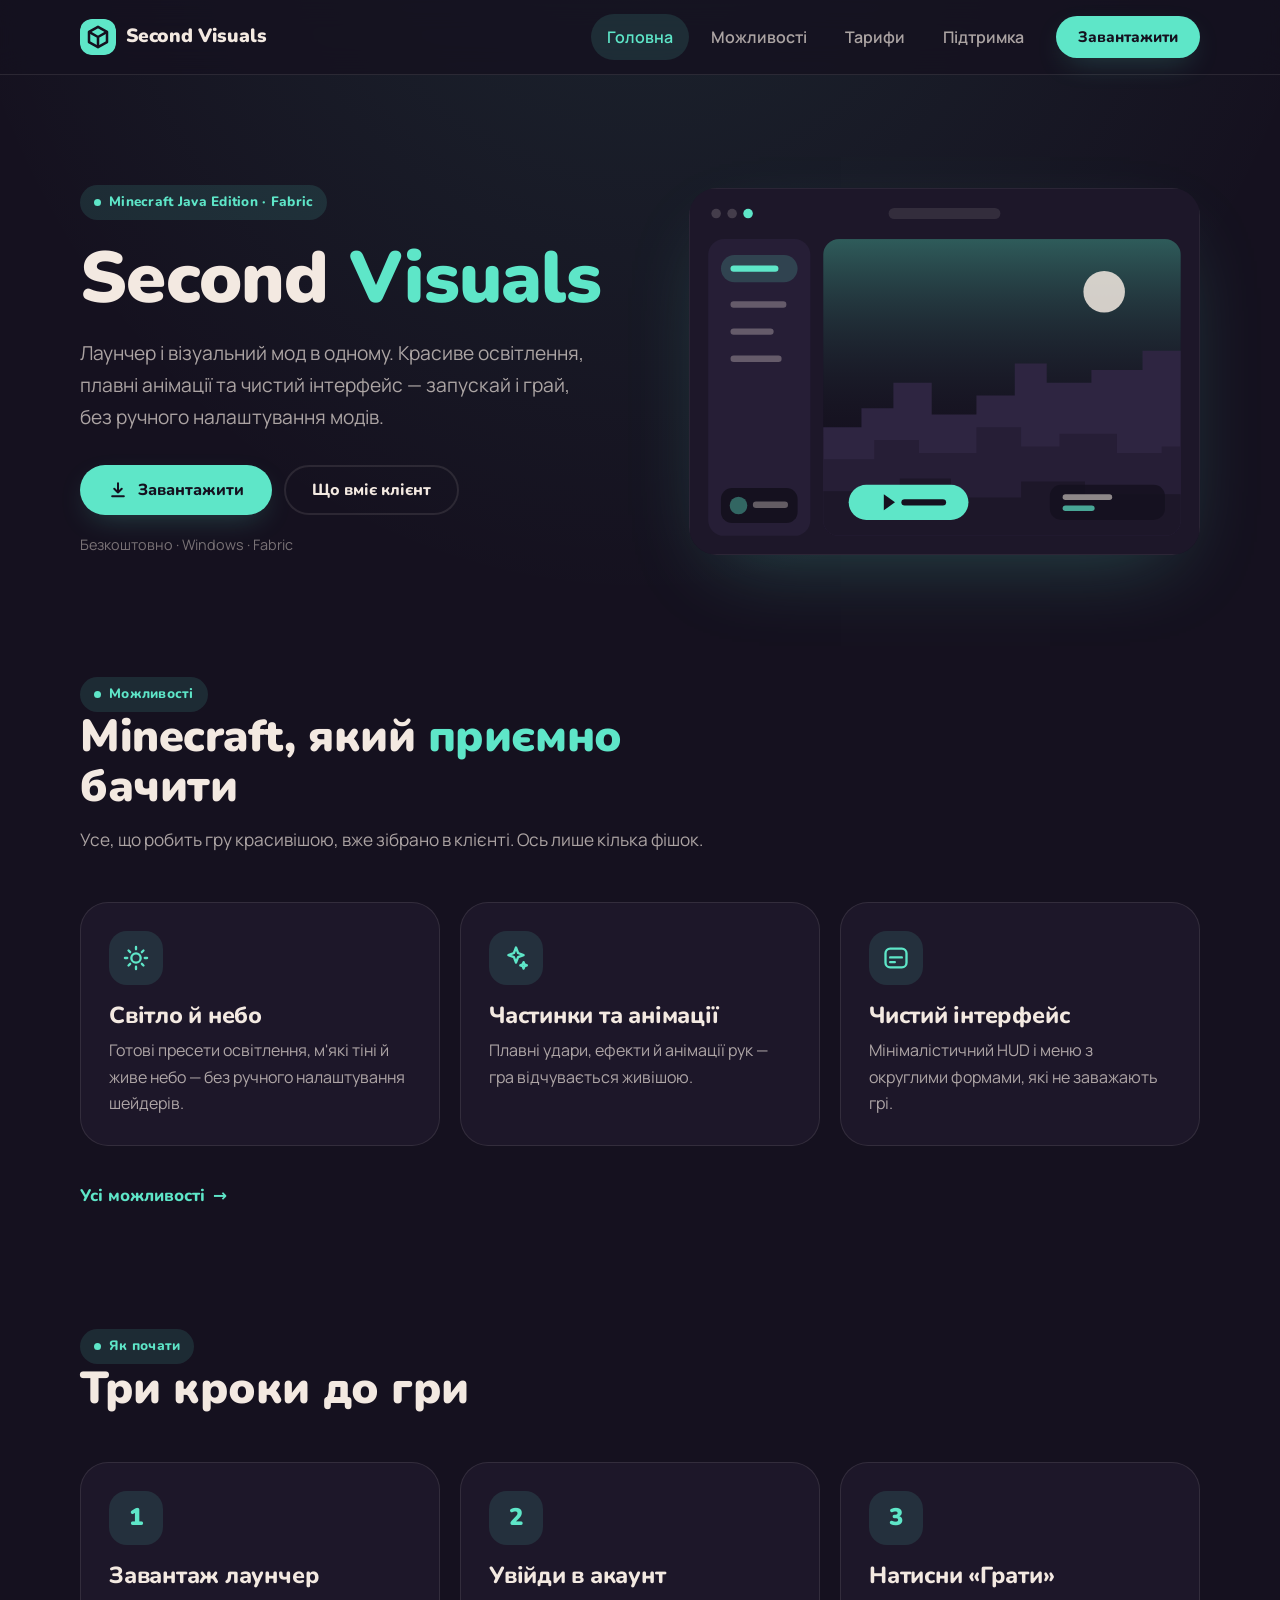
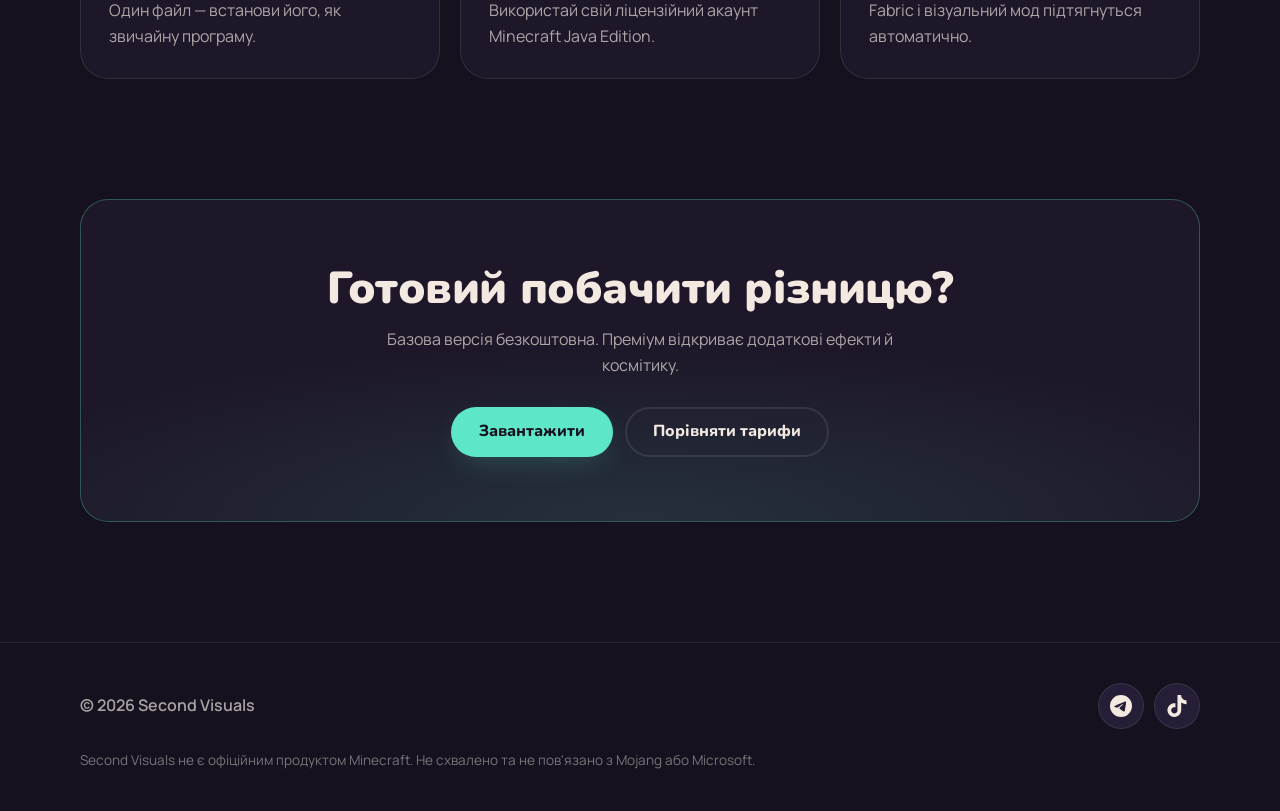
==== index.html @ ddb7922c "Сайт: перша версія Co-Authored-By: Claude Opus 5.5 <noreply@anthropic.com>" ====
<!DOCTYPE html>
<html lang="uk">
<head>
  <meta charset="UTF-8">
  <meta name="viewport" content="width=device-width, initial-scale=1.0">
  <title>Second Visuals — візуальний клієнт для Minecraft Java Edition</title>
  <meta name="description" content="Second Visuals — лаунчер і візуальний Fabric-мод для Minecraft Java Edition: шейдери, частинки, плавні анімації та новий інтерфейс.">
  <meta name="theme-color" content="#15111F">
  <link rel="icon" href="assets/icons/logo.svg" type="image/svg+xml">

  <!-- Шрифти з Google Fonts: Nunito (заголовки) і Manrope (текст) -->
  <link rel="preconnect" href="https://fonts.googleapis.com">
  <link rel="preconnect" href="https://fonts.gstatic.com" crossorigin>
  <link href="https://fonts.googleapis.com/css2?family=Manrope:wght@400;600;700&family=Nunito:wght@800;900&display=swap" rel="stylesheet">

  <!-- Стилі: порядок важливий — спочатку основа, потім розмітка, потім елементи -->
  <link rel="stylesheet" href="css/base.css">
  <link rel="stylesheet" href="css/layout.css">
  <link rel="stylesheet" href="css/components.css">
</head>
<body>
  <a class="skip-link" href="#main">Перейти до вмісту</a>

  <!-- ===================== ВЕРХНЄ МЕНЮ (однакове на всіх сторінках) ===================== -->
  <header class="site-header">
    <div class="container site-header__inner">
      <a class="logo" href="index.html">
        <img src="assets/icons/logo.svg" alt="" width="36" height="36">
        Second Visuals
      </a>

      <!-- Кнопка меню для телефона (три смужки) -->
      <button class="nav-toggle" type="button" aria-expanded="false" aria-controls="site-nav" aria-label="Відкрити меню">
        <span class="nav-toggle__bar"></span>
        <span class="nav-toggle__bar"></span>
        <span class="nav-toggle__bar"></span>
      </button>

      <nav class="nav" id="site-nav" aria-label="Головне меню">
        <ul class="nav__list">
          <!-- aria-current="page" ставимо на пункт поточної сторінки — він підсвічується -->
          <li><a class="nav__link" href="index.html" aria-current="page">Головна</a></li>
          <li><a class="nav__link" href="features.html">Можливості</a></li>
          <li><a class="nav__link" href="pricing.html">Тарифи</a></li>
          <li><a class="nav__link" href="support.html">Підтримка</a></li>
          <!-- TODO: заміни # на посилання на файл лаунчера -->
          <li class="nav__cta"><a class="btn btn--primary btn--sm" href="#">Завантажити</a></li>
        </ul>
      </nav>
    </div>
  </header>

  <main id="main">
    <!-- ===================== ГОЛОВНИЙ БЛОК ===================== -->
    <section class="hero">
      <div class="container hero__inner">
        <div class="hero__content">
          <span class="eyebrow">Minecraft Java Edition · Fabric</span>
          <h1 class="hero__title">Second <span class="accent">Visuals</span></h1>
          <p class="hero__text">
            Лаунчер і візуальний мод в одному. Красиве освітлення, плавні анімації
            та чистий інтерфейс — запускай і грай, без ручного налаштування модів.
          </p>
          <div class="hero__actions">
            <!-- TODO: заміни # на посилання на файл лаунчера (наприклад, реліз на GitHub) -->
            <a class="btn btn--primary" href="#" id="download">
              <svg width="20" height="20" viewBox="0 0 24 24" fill="none" stroke="currentColor" stroke-width="2.4" stroke-linecap="round" stroke-linejoin="round" aria-hidden="true"><path d="M12 4v11m0 0l-4.5-4.5M12 15l4.5-4.5M5 19.5h14"/></svg>
              Завантажити
            </a>
            <a class="btn btn--ghost" href="features.html">Що вміє клієнт</a>
          </div>
          <p class="hero__meta">Безкоштовно · Windows · Fabric</p>
        </div>

        <div class="hero__media">
          <!-- ЗАГЛУШКА: заміни на справжній скріншот лаунчера -->
          <img src="assets/images/hero-preview.svg" alt="Вигляд лаунчера Second Visuals" width="640" height="460">
        </div>
      </div>
    </section>

    <!-- ===================== КОРОТКО ПРО МОЖЛИВОСТІ ===================== -->
    <section class="section section--tight-top">
      <div class="container">
        <div class="section-head">
          <span class="eyebrow">Можливості</span>
          <h2>Minecraft, який <span class="accent">приємно</span> бачити</h2>
          <p>Усе, що робить гру красивішою, вже зібрано в клієнті. Ось лише кілька фішок.</p>
        </div>

        <div class="grid">
          <article class="card">
            <div class="card__icon">
              <svg viewBox="0 0 24 24" fill="none" stroke="currentColor" stroke-width="2" stroke-linecap="round" stroke-linejoin="round" aria-hidden="true"><circle cx="12" cy="12" r="4"/><path d="M12 2.5v2M12 19.5v2M4.5 12h-2M21.5 12h-2M5.6 5.6l1.4 1.4M17 17l1.4 1.4M5.6 18.4L7 17M17 7l1.4-1.4"/></svg>
            </div>
            <h3>Світло й небо</h3>
            <p>Готові пресети освітлення, м'які тіні й живе небо — без ручного налаштування шейдерів.</p>
          </article>

          <article class="card">
            <div class="card__icon">
              <svg viewBox="0 0 24 24" fill="none" stroke="currentColor" stroke-width="2" stroke-linecap="round" stroke-linejoin="round" aria-hidden="true"><path d="M12 3l1.8 4.7L18.5 9.5l-4.7 1.8L12 16l-1.8-4.7L5.5 9.5l4.7-1.8z"/><path d="M18.5 15.5l.8 2 2 .8-2 .8-.8 2-.8-2-2-.8 2-.8z"/></svg>
            </div>
            <h3>Частинки та анімації</h3>
            <p>Плавні удари, ефекти й анімації рук — гра відчувається живішою.</p>
          </article>

          <article class="card">
            <div class="card__icon">
              <svg viewBox="0 0 24 24" fill="none" stroke="currentColor" stroke-width="2" stroke-linecap="round" stroke-linejoin="round" aria-hidden="true"><rect x="3" y="4" width="18" height="16" rx="4"/><path d="M7 15.5h4M7 11.5h10"/></svg>
            </div>
            <h3>Чистий інтерфейс</h3>
            <p>Мінімалістичний HUD і меню з округлими формами, які не заважають грі.</p>
          </article>
        </div>

        <a class="more-link" href="features.html">Усі можливості <span aria-hidden="true">→</span></a>
      </div>
    </section>

    <!-- ===================== ЯК ПОЧАТИ (3 кроки) ===================== -->
    <section class="section section--tight-top">
      <div class="container">
        <div class="section-head">
          <span class="eyebrow">Як почати</span>
          <h2>Три кроки до гри</h2>
        </div>

        <div class="grid">
          <article class="card">
            <div class="card__icon"><strong>1</strong></div>
            <h3>Завантаж лаунчер</h3>
            <p>Один файл — встанови його, як звичайну програму.</p>
          </article>
          <article class="card">
            <div class="card__icon"><strong>2</strong></div>
            <h3>Увійди в акаунт</h3>
            <p>Використай свій ліцензійний акаунт Minecraft Java Edition.</p>
          </article>
          <article class="card">
            <div class="card__icon"><strong>3</strong></div>
            <h3>Натисни «Грати»</h3>
            <p>Fabric і візуальний мод підтягнуться автоматично.</p>
          </article>
        </div>
      </div>
    </section>

    <!-- ===================== ЗАКЛИК ===================== -->
    <section class="section section--tight-top">
      <div class="container">
        <div class="cta-band">
          <h2>Готовий побачити різницю?</h2>
          <p>Базова версія безкоштовна. Преміум відкриває додаткові ефекти й космітику.</p>
          <div class="hero__actions hero__actions--center">
            <!-- TODO: заміни # на посилання на файл лаунчера -->
            <a class="btn btn--primary" href="#">Завантажити</a>
            <a class="btn btn--ghost" href="pricing.html">Порівняти тарифи</a>
          </div>
        </div>
      </div>
    </section>
  </main>

  <!-- ===================== НИЗ СТОРІНКИ (однаковий на всіх сторінках) ===================== -->
  <footer class="site-footer">
    <div class="container site-footer__inner">
      <!-- Рік оновлюється автоматично в main.js -->
      <p class="site-footer__copy">© <span data-year>2026</span> Second Visuals</p>
      <ul class="socials">
        <!-- TODO: заміни # на посилання на свій Telegram-канал, наприклад https://t.me/твій_канал
             і додай target="_blank" rel="noopener", щоб відкривалось у новій вкладці -->
        <li><a class="social-btn" href="#" aria-label="Telegram"><img src="assets/icons/telegram.svg" alt="" width="22" height="22"></a></li>
        <!-- TODO: заміни # на посилання на свій TikTok, наприклад https://www.tiktok.com/@твій_нік -->
        <li><a class="social-btn" href="#" aria-label="TikTok"><img src="assets/icons/tiktok.svg" alt="" width="22" height="22"></a></li>
      </ul>
      <p class="site-footer__note">Second Visuals не є офіційним продуктом Minecraft. Не схвалено та не пов'язано з Mojang або Microsoft.</p>
    </div>
  </footer>

  <script src="js/main.js"></script>
</body>
</html>
---- css/base.css ----
/* =========================================================
   base.css — основа сайту: кольори, шрифти, загальні правила
   Цей файл підключається ПЕРШИМ на кожній сторінці.
   ========================================================= */

/* ---------- Кольори та інші налаштування (змінні CSS) ----------
   Щоб змінити колір на всьому сайті — міняй значення тут.
   Базова палітра як у лаунчері:
   - фон темно-сливовий, акцент тільки м'ятний, текст теплий білий.
   Усі інші відтінки нижче — це ті самі три кольори, але світліші/темніші
   або з прозорістю. Нових яскравих кольорів немає. */
:root {
  /* Головні кольори */
  --color-bg: #15111F;            /* фон сторінки (темно-сливовий) */
  --color-accent: #5EE6C8;        /* акцент (м'ятний) — кнопки, посилання */
  --color-text: #F3E9E1;          /* основний текст (теплий білий) */

  /* Похідні відтінки сливового — для карток і блоків */
  --color-surface: #1D1729;       /* картка трохи світліша за фон */
  --color-surface-2: #261E36;     /* ще світліше — для наведення, полів форми */
  --color-border: rgba(243, 233, 225, 0.10);  /* тонкі рамки */

  /* Похідні відтінки тексту та акценту */
  --color-text-muted: rgba(243, 233, 225, 0.68); /* другорядний текст */
  --color-text-faint: rgba(243, 233, 225, 0.45); /* зовсім дрібні підписи */
  --color-accent-soft: rgba(94, 230, 200, 0.12); /* м'ятна підкладка */
  --color-accent-glow: rgba(94, 230, 200, 0.28); /* м'ятне світіння */
  --color-on-accent: #15111F;     /* текст НА м'ятній кнопці (темний) */

  /* Шрифти
     Nunito — жирний і округлий, для заголовків.
     Manrope — спокійний, для звичайного тексту.
     Обидва підтримують кирилицю. */
  --font-heading: "Nunito", "Segoe UI", system-ui, sans-serif;
  --font-body: "Manrope", "Segoe UI", system-ui, sans-serif;

  /* Закруглення — на сайті немає гострих кутів */
  --radius-sm: 12px;     /* дрібні елементи: поля, бейджі */
  --radius-md: 18px;     /* кнопки, малі картки */
  --radius-lg: 28px;     /* великі картки й блоки */
  --radius-full: 999px;  /* повністю круглі: кнопки-пігулки, іконки */

  /* Відступи та ширина */
  --container: 1160px;   /* максимальна ширина вмісту */
  --gutter: 20px;        /* бічний відступ на телефоні */
  --section-gap: clamp(64px, 10vw, 120px); /* відстань між секціями */

  /* Тіні та анімації */
  --shadow-card: 0 20px 50px -20px rgba(0, 0, 0, 0.6);
  --transition: 0.2s ease;
}

/* ---------- Скидання стандартних стилів браузера ---------- */
*,
*::before,
*::after {
  box-sizing: border-box;
}

* {
  margin: 0;
  padding: 0;
}

html {
  scroll-behavior: smooth;
  -webkit-text-size-adjust: 100%;
}

body {
  min-height: 100vh;
  background-color: var(--color-bg);
  /* М'яке м'ятне світіння зверху сторінки — декоративно */
  background-image: radial-gradient(
    ellipse 80% 50% at 50% -10%,
    rgba(94, 230, 200, 0.10),
    transparent 70%
  );
  background-repeat: no-repeat;
  color: var(--color-text);
  font-family: var(--font-body);
  font-size: 1rem;
  line-height: 1.65;
  -webkit-font-smoothing: antialiased;
  display: flex;
  flex-direction: column;
}

/* Основна частина розтягується, щоб низ сторінки був унизу */
main {
  flex: 1;
}

/* ---------- Заголовки ---------- */
h1,
h2,
h3,
h4 {
  font-family: var(--font-heading);
  font-weight: 900;
  line-height: 1.12;
  letter-spacing: -0.01em;
}

h1 {
  font-size: clamp(2.4rem, 7vw, 4.5rem);
}

h2 {
  font-size: clamp(1.8rem, 4.5vw, 2.8rem);
}

h3 {
  font-size: clamp(1.2rem, 2.4vw, 1.45rem);
  font-weight: 800;
}

p {
  color: var(--color-text-muted);
}

/* Виділене м'ятним слово в заголовку: <span class="accent">...</span> */
.accent {
  color: var(--color-accent);
}

/* ---------- Посилання ---------- */
a {
  color: var(--color-accent);
  text-decoration: none;
  transition: color var(--transition), opacity var(--transition);
}

a:hover {
  opacity: 0.85;
}

/* ---------- Картинки ---------- */
img,
svg {
  display: block;
  max-width: 100%;
  height: auto;
}

/* Усі картинки закруглені (крім іконок, у них свій клас) */
img {
  border-radius: var(--radius-md);
}

/* ---------- Форми ---------- */
button,
input,
textarea,
select {
  font: inherit;
  color: inherit;
}

button {
  cursor: pointer;
  background: none;
  border: none;
}

/* ---------- Доступність ---------- */

/* Видима рамка при навігації клавіатурою (Tab) */
:focus-visible {
  outline: 3px solid var(--color-accent);
  outline-offset: 3px;
  border-radius: var(--radius-sm);
}

/* Текст тільки для екранних читалок (невидимий на екрані) */
.visually-hidden {
  position: absolute;
  width: 1px;
  height: 1px;
  overflow: hidden;
  clip: rect(0 0 0 0);
  white-space: nowrap;
}

/* Посилання "Перейти до вмісту" — з'являється при натисканні Tab */
.skip-link {
  position: absolute;
  top: -100px;
  left: 16px;
  z-index: 100;
  padding: 10px 18px;
  background: var(--color-accent);
  color: var(--color-on-accent);
  border-radius: var(--radius-full);
  font-weight: 700;
}

.skip-link:focus {
  top: 16px;
}

/* Виділення тексту мишкою */
::selection {
  background: var(--color-accent);
  color: var(--color-on-accent);
}

/* Якщо в системі вимкнені анімації — вимикаємо і тут */
@media (prefers-reduced-motion: reduce) {
  html {
    scroll-behavior: auto;
  }

  *,
  *::before,
  *::after {
    transition-duration: 0.01ms !important;
    animation-duration: 0.01ms !important;
  }
}
---- css/layout.css ----
/* =========================================================
   layout.css — розмітка сторінки: меню, низ сторінки, сітки, секції
   ========================================================= */

/* ---------- Контейнер: обмежує ширину вмісту і центрує його ---------- */
.container {
  width: 100%;
  max-width: var(--container);
  margin-inline: auto;
  padding-inline: var(--gutter);
}

/* ---------- Секції сторінки ---------- */
.section {
  padding-block: var(--section-gap);
}

/* Секція без верхнього відступу (коли йде одразу за попередньою) */
.section--tight-top {
  padding-top: 0;
}

/* Заголовок секції: маленька мітка + великий заголовок + опис */
.section-head {
  max-width: 680px;
  margin-bottom: 48px;
}

.section-head--center {
  margin-inline: auto;
  text-align: center;
}

.section-head h2 {
  margin-bottom: 14px;
}

.section-head p {
  font-size: 1.08rem;
}

/* =========================================================
   ВЕРХНЄ МЕНЮ (шапка)
   ========================================================= */
.site-header {
  position: sticky;
  top: 0;
  z-index: 50;
  padding-block: 14px;
  /* Напівпрозорий фон з розмиттям — меню "пливе" над сторінкою */
  background: rgba(21, 17, 31, 0.78);
  backdrop-filter: blur(14px);
  -webkit-backdrop-filter: blur(14px);
  border-bottom: 1px solid var(--color-border);
}

.site-header__inner {
  display: flex;
  align-items: center;
  justify-content: space-between;
  gap: 24px;
}

/* Логотип: значок + назва */
.logo {
  display: inline-flex;
  align-items: center;
  gap: 10px;
  color: var(--color-text);
  font-family: var(--font-heading);
  font-weight: 900;
  font-size: 1.2rem;
  letter-spacing: -0.01em;
}

.logo:hover {
  opacity: 1;
}

.logo img {
  width: 36px;
  height: 36px;
  border-radius: var(--radius-sm);
}

/* Список пунктів меню */
.nav__list {
  display: flex;
  align-items: center;
  gap: 6px;
  list-style: none;
}

.nav__link {
  display: block;
  padding: 10px 16px;
  border-radius: var(--radius-full);
  color: var(--color-text-muted);
  font-weight: 600;
  transition: color var(--transition), background-color var(--transition);
}

.nav__link:hover {
  color: var(--color-text);
  background: var(--color-surface-2);
  opacity: 1;
}

/* Поточна сторінка — підсвічена м'ятним (задається aria-current="page") */
.nav__link[aria-current="page"] {
  color: var(--color-accent);
  background: var(--color-accent-soft);
}

/* Кнопка "Завантажити" у меню — показуємо тільки на великому екрані */
.nav__cta {
  margin-left: 10px;
}

/* Кнопка-бургер (три смужки) — видно тільки на телефоні */
.nav-toggle {
  display: none;
  width: 46px;
  height: 46px;
  border-radius: var(--radius-full);
  background: var(--color-surface-2);
  align-items: center;
  justify-content: center;
  flex-direction: column;
  gap: 5px;
}

.nav-toggle__bar {
  display: block;
  width: 20px;
  height: 2.5px;
  border-radius: var(--radius-full);
  background: var(--color-text);
  transition: transform var(--transition), opacity var(--transition);
}

/* Коли меню відкрите — смужки перетворюються на хрестик */
.nav-toggle[aria-expanded="true"] .nav-toggle__bar:nth-child(1) {
  transform: translateY(7.5px) rotate(45deg);
}

.nav-toggle[aria-expanded="true"] .nav-toggle__bar:nth-child(2) {
  opacity: 0;
}

.nav-toggle[aria-expanded="true"] .nav-toggle__bar:nth-child(3) {
  transform: translateY(-7.5px) rotate(-45deg);
}

/* ---------- Меню на телефоні (екран вужчий за 820px) ---------- */
@media (max-width: 820px) {
  .nav-toggle {
    display: inline-flex;
  }

  /* Меню ховається і випадає під шапкою, коли натиснути бургер */
  .nav {
    position: absolute;
    top: calc(100% + 8px);
    left: var(--gutter);
    right: var(--gutter);
    padding: 12px;
    background: var(--color-surface);
    border: 1px solid var(--color-border);
    border-radius: var(--radius-lg);
    box-shadow: var(--shadow-card);
    /* Сховано за замовчуванням */
    opacity: 0;
    visibility: hidden;
    transform: translateY(-8px);
    transition: opacity var(--transition), transform var(--transition),
      visibility var(--transition);
  }

  /* Клас is-open додає main.js при натисканні на бургер */
  .nav.is-open {
    opacity: 1;
    visibility: visible;
    transform: translateY(0);
  }

  .nav__list {
    flex-direction: column;
    align-items: stretch;
    gap: 4px;
  }

  .nav__link {
    padding: 14px 18px;
    border-radius: var(--radius-md);
  }

  .nav__cta {
    margin: 8px 0 0;
  }

  .nav__cta .btn {
    width: 100%;
  }
}

/* =========================================================
   НИЗ СТОРІНКИ (футер)
   ========================================================= */
.site-footer {
  /* Відступ зверху дає нижній padding останньої секції */
  padding-block: 40px;
  border-top: 1px solid var(--color-border);
}

.site-footer__inner {
  display: flex;
  align-items: center;
  justify-content: space-between;
  flex-wrap: wrap;
  gap: 20px;
}

.site-footer__copy {
  color: var(--color-text-muted);
  font-weight: 600;
}

/* Дрібний юридичний підпис під футером */
.site-footer__note {
  width: 100%;
  font-size: 0.85rem;
  color: var(--color-text-faint);
}

/* Іконки соцмереж у футері */
.socials {
  display: flex;
  gap: 10px;
  list-style: none;
}

/* =========================================================
   СІТКИ
   ========================================================= */

/* Універсальна сітка карток: сама підбирає кількість колонок */
.grid {
  display: grid;
  gap: 20px;
  grid-template-columns: repeat(auto-fit, minmax(260px, 1fr));
}

/* Дві колонки (на телефоні — одна) */
.grid--2 {
  grid-template-columns: repeat(2, 1fr);
}

@media (max-width: 760px) {
  .grid--2 {
    grid-template-columns: 1fr;
  }
}

/* =========================================================
   ГОЛОВНИЙ БЛОК (hero) — верх головної сторінки
   ========================================================= */
.hero {
  padding-block: clamp(48px, 9vw, 110px) var(--section-gap);
}

.hero__inner {
  display: grid;
  grid-template-columns: 1.05fr 1fr;
  align-items: center;
  gap: clamp(32px, 6vw, 72px);
}

.hero__title {
  margin-block: 18px 20px;
}

.hero__text {
  font-size: clamp(1.05rem, 2vw, 1.2rem);
  max-width: 520px;
  margin-bottom: 32px;
}

.hero__actions {
  display: flex;
  flex-wrap: wrap;
  gap: 12px;
}

/* Кнопки по центру (у блоці-заклику) */
.hero__actions--center {
  justify-content: center;
}

/* Дрібний підпис під кнопками */
.hero__meta {
  margin-top: 18px;
  font-size: 0.9rem;
  color: var(--color-text-faint);
}

.hero__media img {
  width: 100%;
  border-radius: var(--radius-lg);
  box-shadow: 0 30px 80px -30px var(--color-accent-glow);
}

@media (max-width: 900px) {
  .hero__inner {
    grid-template-columns: 1fr;
  }
}

/* Заголовок внутрішніх сторінок (Можливості, Тарифи, Підтримка) */
.page-hero {
  padding-block: clamp(48px, 8vw, 96px) 48px;
  text-align: center;
}

.page-hero h1 {
  font-size: clamp(2.2rem, 6vw, 3.6rem);
  margin-block: 16px;
}

.page-hero p {
  max-width: 620px;
  margin-inline: auto;
  font-size: 1.1rem;
}

/* =========================================================
   РЯДИ "КАРТИНКА + ТЕКСТ" (сторінка Можливості)
   ========================================================= */
.feature-row {
  display: grid;
  grid-template-columns: 1fr 1fr;
  align-items: center;
  gap: clamp(28px, 6vw, 72px);
}

.feature-row + .feature-row {
  margin-top: clamp(56px, 8vw, 96px);
}

/* Кожен другий ряд — картинка справа */
.feature-row--reverse .feature-row__media {
  order: 2;
}

.feature-row__media img {
  width: 100%;
  border-radius: var(--radius-lg);
}

.feature-row .check-list {
  margin-top: 22px;
}

.feature-row h2 {
  font-size: clamp(1.6rem, 3.6vw, 2.3rem);
  margin-block: 14px;
}

@media (max-width: 820px) {
  .feature-row {
    grid-template-columns: 1fr;
  }

  .feature-row--reverse .feature-row__media {
    order: 0;
  }
}

/* =========================================================
   СТОРІНКА ПІДТРИМКИ: FAQ зліва, форма справа
   ========================================================= */
.support-layout {
  display: grid;
  grid-template-columns: 1.2fr 1fr;
  gap: 28px;
  align-items: start;
}

@media (max-width: 900px) {
  .support-layout {
    grid-template-columns: 1fr;
  }
}
---- css/components.css ----
/* =========================================================
   components.css — окремі елементи: кнопки, картки, форми, FAQ
   ========================================================= */

/* =========================================================
   КНОПКИ
   Використання: <a class="btn btn--primary">...</a>
   ========================================================= */
.btn {
  display: inline-flex;
  align-items: center;
  justify-content: center;
  gap: 10px;
  min-height: 50px;
  padding: 12px 26px;
  border-radius: var(--radius-full);
  border: 2px solid transparent;
  font-family: var(--font-heading);
  font-weight: 800;
  font-size: 1rem;
  line-height: 1.2;
  text-align: center;
  cursor: pointer;
  transition: transform var(--transition), box-shadow var(--transition),
    background-color var(--transition), border-color var(--transition),
    color var(--transition);
}

.btn:hover {
  opacity: 1;
  transform: translateY(-2px);
}

.btn:active {
  transform: translateY(0);
}

/* Головна кнопка — м'ятна */
.btn--primary {
  background: var(--color-accent);
  color: var(--color-on-accent);
  box-shadow: 0 10px 30px -10px var(--color-accent-glow);
}

.btn--primary:hover {
  box-shadow: 0 16px 40px -10px var(--color-accent-glow);
}

/* Другорядна кнопка — прозора з рамкою */
.btn--ghost {
  background: transparent;
  color: var(--color-text);
  border-color: var(--color-border);
}

.btn--ghost:hover {
  border-color: var(--color-accent);
  color: var(--color-accent);
}

/* Менша кнопка (у меню) */
.btn--sm {
  min-height: 42px;
  padding: 8px 20px;
  font-size: 0.95rem;
}

/* Кнопка на всю ширину (у картках тарифів) */
.btn--block {
  width: 100%;
}

/* Неактивна кнопка (наприклад, "Оплата скоро") */
.btn:disabled,
.btn[aria-disabled="true"] {
  background: var(--color-surface-2);
  color: var(--color-text-faint);
  border-color: var(--color-border);
  box-shadow: none;
  cursor: not-allowed;
  transform: none;
}

/* Значок усередині кнопки */
.btn img {
  width: 20px;
  height: 20px;
  border-radius: 0;
}

/* =========================================================
   МІТКА над заголовком (маленька "пігулка")
   ========================================================= */
.eyebrow {
  display: inline-flex;
  align-items: center;
  gap: 8px;
  padding: 6px 14px;
  border-radius: var(--radius-full);
  background: var(--color-accent-soft);
  color: var(--color-accent);
  font-family: var(--font-heading);
  font-weight: 800;
  font-size: 0.85rem;
  letter-spacing: 0.02em;
}

/* Маленька м'ятна крапка всередині мітки */
.eyebrow::before {
  content: "";
  width: 7px;
  height: 7px;
  border-radius: 50%;
  background: currentColor;
}

/* =========================================================
   КАРТКИ
   ========================================================= */
.card {
  padding: 28px;
  background: var(--color-surface);
  border: 1px solid var(--color-border);
  border-radius: var(--radius-lg);
  transition: transform var(--transition), border-color var(--transition);
}

.card:hover {
  transform: translateY(-4px);
  border-color: rgba(94, 230, 200, 0.35);
}

.card h3 {
  margin-block: 18px 8px;
}

/* Кругла підкладка під іконку в картці */
.card__icon {
  display: grid;
  place-items: center;
  width: 54px;
  height: 54px;
  border-radius: var(--radius-md);
  background: var(--color-accent-soft);
  color: var(--color-accent);
}

.card__icon svg {
  width: 28px;
  height: 28px;
}

/* Цифра замість іконки (блок "Як почати") */
.card__icon strong {
  font-family: var(--font-heading);
  font-weight: 900;
  font-size: 1.5rem;
}

/* Посилання "Усі можливості →" під картками */
.more-link {
  display: inline-flex;
  align-items: center;
  gap: 8px;
  margin-top: 36px;
  font-family: var(--font-heading);
  font-weight: 800;
  font-size: 1.05rem;
}

.more-link span {
  transition: transform var(--transition);
}

.more-link:hover span {
  transform: translateX(4px);
}

/* =========================================================
   СПИСОК З ГАЛОЧКАМИ
   ========================================================= */
.check-list {
  list-style: none;
  display: grid;
  gap: 12px;
}

.check-list li {
  position: relative;
  padding-left: 32px;
  color: var(--color-text);
}

/* М'ятна галочка в кружечку */
.check-list li::before {
  content: "";
  position: absolute;
  left: 0;
  top: 3px;
  width: 20px;
  height: 20px;
  border-radius: 50%;
  background: var(--color-accent-soft)
    url("data:image/svg+xml,%3Csvg xmlns='http://www.w3.org/2000/svg' viewBox='0 0 20 20'%3E%3Cpath d='M6 10.5l2.5 2.5L14 7.5' fill='none' stroke='%235EE6C8' stroke-width='2.2' stroke-linecap='round' stroke-linejoin='round'/%3E%3C/svg%3E")
    center / 20px no-repeat;
}

/* Пункт, якого немає в тарифі (сірий, з рискою) */
.check-list li.is-off {
  color: var(--color-text-faint);
}

.check-list li.is-off::before {
  background: var(--color-surface-2)
    url("data:image/svg+xml,%3Csvg xmlns='http://www.w3.org/2000/svg' viewBox='0 0 20 20'%3E%3Cpath d='M6.5 10h7' fill='none' stroke='%23F3E9E1' stroke-opacity='.45' stroke-width='2.2' stroke-linecap='round'/%3E%3C/svg%3E")
    center / 20px no-repeat;
}

/* =========================================================
   ПЕРЕМИКАЧ "Місяць / Рік" (сторінка тарифів)
   ========================================================= */
.billing-toggle {
  display: inline-flex;
  padding: 6px;
  margin-bottom: 40px;
  border-radius: var(--radius-full);
  background: var(--color-surface);
  border: 1px solid var(--color-border);
}

.billing-toggle__btn {
  padding: 10px 22px;
  border-radius: var(--radius-full);
  color: var(--color-text-muted);
  font-family: var(--font-heading);
  font-weight: 800;
  transition: background-color var(--transition), color var(--transition);
}

.billing-toggle__btn[aria-pressed="true"] {
  background: var(--color-accent);
  color: var(--color-on-accent);
}

/* Дрібна мітка "-20%" усередині кнопки */
.billing-toggle__save {
  font-size: 0.8em;
  opacity: 0.8;
}

.pricing-center {
  text-align: center;
}

/* =========================================================
   КАРТКИ ТАРИФІВ
   ========================================================= */
.pricing-grid {
  display: grid;
  grid-template-columns: repeat(2, 1fr);
  gap: 24px;
  max-width: 900px;
  margin-inline: auto;
  text-align: left;
}

@media (max-width: 760px) {
  .pricing-grid {
    grid-template-columns: 1fr;
  }
}

.plan {
  position: relative;
  display: flex;
  flex-direction: column;
  padding: 36px 32px;
  background: var(--color-surface);
  border: 1px solid var(--color-border);
  border-radius: var(--radius-lg);
}

/* Преміум виділений м'ятною рамкою */
.plan--featured {
  border: 2px solid var(--color-accent);
  box-shadow: 0 30px 70px -35px var(--color-accent-glow);
}

/* Мітка "Найкращий вибір" над карткою */
.plan__badge {
  position: absolute;
  top: -14px;
  right: 28px;
  padding: 5px 14px;
  border-radius: var(--radius-full);
  background: var(--color-accent);
  color: var(--color-on-accent);
  font-family: var(--font-heading);
  font-weight: 800;
  font-size: 0.8rem;
}

.plan__name {
  font-size: 1.5rem;
}

.plan__desc {
  margin-top: 6px;
}

.plan__price {
  display: flex;
  align-items: baseline;
  gap: 6px;
  margin-block: 26px 4px;
  font-family: var(--font-heading);
}

.plan__amount {
  font-size: 3rem;
  font-weight: 900;
  line-height: 1;
}

.plan__period {
  color: var(--color-text-muted);
  font-weight: 700;
}

/* Підпис під ціною ("оплата раз на рік" тощо) */
.plan__note {
  min-height: 1.6em;
  font-size: 0.9rem;
  color: var(--color-text-faint);
}

.plan .check-list {
  margin-block: 28px 32px;
  flex: 1; /* список розтягується, щоб кнопки були на одному рівні */
}

/* Підказка під неактивною кнопкою оплати */
.plan__hint {
  margin-top: 12px;
  font-size: 0.88rem;
  text-align: center;
  color: var(--color-text-faint);
}

/* =========================================================
   FAQ — питання, що розкриваються по кліку
   ========================================================= */
.faq {
  display: grid;
  gap: 12px;
}

.faq__item {
  background: var(--color-surface);
  border: 1px solid var(--color-border);
  border-radius: var(--radius-md);
  overflow: hidden;
  transition: border-color var(--transition);
}

/* Відкрите питання (атрибут open у <details>) */
.faq__item[open] {
  border-color: rgba(94, 230, 200, 0.4);
}

/* Рядок-питання (<summary>), по ньому клікають */
.faq__question {
  list-style: none; /* прибираємо стандартний трикутник браузера */
  cursor: pointer;
  display: flex;
  align-items: center;
  justify-content: space-between;
  gap: 16px;
  width: 100%;
  padding: 20px 22px;
  text-align: left;
  font-family: var(--font-heading);
  font-weight: 800;
  font-size: 1.05rem;
}

/* Кружечок із плюсом, який повертається на хрестик */
.faq__icon {
  flex-shrink: 0;
  position: relative;
  width: 30px;
  height: 30px;
  border-radius: 50%;
  background: var(--color-accent-soft);
  transition: transform var(--transition);
}

.faq__icon::before,
.faq__icon::after {
  content: "";
  position: absolute;
  top: 50%;
  left: 50%;
  width: 12px;
  height: 2.5px;
  border-radius: var(--radius-full);
  background: var(--color-accent);
  transform: translate(-50%, -50%);
}

.faq__icon::after {
  transform: translate(-50%, -50%) rotate(90deg);
}

/* Прибираємо трикутник у Safari */
.faq__question::-webkit-details-marker {
  display: none;
}

.faq__question:focus-visible {
  outline-offset: -3px;
  border-radius: var(--radius-md);
}

.faq__item[open] .faq__icon {
  transform: rotate(45deg);
}

/* Відповідь: плавне відкриття/закриття робить support.js */
.faq__answer {
  overflow: hidden;
}

.faq__answer-inner {
  padding: 0 22px 22px;
}

/* =========================================================
   ФОРМИ
   ========================================================= */
.form {
  display: grid;
  gap: 18px;
}

.form__field {
  display: grid;
  gap: 8px;
}

.form__label {
  font-weight: 700;
  font-size: 0.95rem;
}

.form__input,
.form__textarea {
  width: 100%;
  padding: 14px 16px;
  background: var(--color-surface-2);
  border: 2px solid transparent;
  border-radius: var(--radius-sm);
  color: var(--color-text);
  transition: border-color var(--transition), background-color var(--transition);
}

.form__input::placeholder,
.form__textarea::placeholder {
  color: var(--color-text-faint);
}

.form__input:focus,
.form__textarea:focus {
  outline: none;
  border-color: var(--color-accent);
  background: var(--color-bg);
}

.form__textarea {
  min-height: 150px;
  resize: vertical;
}

/* Поле з помилкою (клас додає support.js) */
.form__input.is-invalid,
.form__textarea.is-invalid {
  border-color: rgba(243, 233, 225, 0.6);
  border-style: dashed;
}

.form__error {
  font-size: 0.88rem;
  color: var(--color-text);
}

/* Повідомлення після надсилання форми */
.notice {
  display: flex;
  gap: 12px;
  align-items: flex-start;
  padding: 16px 18px;
  border-radius: var(--radius-md);
  background: var(--color-accent-soft);
  border: 1px solid rgba(94, 230, 200, 0.4);
  color: var(--color-text);
  font-weight: 600;
}

.notice::before {
  content: "✓";
  flex-shrink: 0;
  display: grid;
  place-items: center;
  width: 26px;
  height: 26px;
  border-radius: 50%;
  background: var(--color-accent);
  color: var(--color-on-accent);
  font-weight: 900;
  font-size: 0.9rem;
}

/* =========================================================
   КНОПКИ СОЦМЕРЕЖ
   ========================================================= */

/* Кругла кнопка-іконка (у футері) */
.social-btn {
  display: grid;
  place-items: center;
  width: 46px;
  height: 46px;
  border-radius: 50%;
  background: var(--color-surface-2);
  border: 1px solid var(--color-border);
  transition: border-color var(--transition), background-color var(--transition),
    transform var(--transition);
}

.social-btn:hover {
  opacity: 1;
  border-color: var(--color-accent);
  background: var(--color-accent-soft);
  transform: translateY(-2px);
}

.social-btn img {
  width: 22px;
  height: 22px;
  border-radius: 0;
}

/* Великі кнопки контактів (на сторінці підтримки) */
.contacts {
  display: grid;
  gap: 12px;
  margin-top: 20px;
}

.contact-btn {
  display: flex;
  align-items: center;
  gap: 16px;
  padding: 16px 18px;
  border-radius: var(--radius-md);
  background: var(--color-surface-2);
  border: 1px solid var(--color-border);
  color: var(--color-text);
  transition: border-color var(--transition), transform var(--transition);
}

.contact-btn:hover {
  opacity: 1;
  border-color: var(--color-accent);
  transform: translateY(-2px);
}

.contact-btn__icon {
  display: grid;
  place-items: center;
  flex-shrink: 0;
  width: 46px;
  height: 46px;
  border-radius: 50%;
  background: var(--color-accent-soft);
}

.contact-btn__icon img {
  width: 22px;
  height: 22px;
  border-radius: 0;
}

.contact-btn__title {
  display: block;
  font-family: var(--font-heading);
  font-weight: 800;
}

.contact-btn__sub {
  display: block;
  font-size: 0.9rem;
  color: var(--color-text-muted);
}

/* =========================================================
   ПАНЕЛЬ (великий блок із фоном: форма, контакти, заклик)
   ========================================================= */
.panel {
  padding: clamp(24px, 4vw, 36px);
  background: var(--color-surface);
  border: 1px solid var(--color-border);
  border-radius: var(--radius-lg);
}

.panel + .panel {
  margin-top: 20px;
}

.panel h2 {
  font-size: clamp(1.4rem, 3vw, 1.8rem);
  margin-bottom: 8px;
}

.panel > p {
  margin-bottom: 24px;
}

/* Заклик внизу сторінки ("Готовий спробувати?") */
.cta-band {
  position: relative;
  overflow: hidden;
  padding: clamp(36px, 6vw, 64px);
  text-align: center;
  background: var(--color-surface);
  border: 1px solid rgba(94, 230, 200, 0.3);
  border-radius: var(--radius-lg);
}

/* М'ятне світіння за текстом */
.cta-band::before {
  content: "";
  position: absolute;
  inset: auto -20% -60% -20%;
  height: 120%;
  background: radial-gradient(ellipse at center, var(--color-accent-soft), transparent 65%);
  pointer-events: none;
}

.cta-band > * {
  position: relative;
}

.cta-band p {
  max-width: 520px;
  margin: 12px auto 28px;
}

/* =========================================================
   РЯД ЦИФР (головна сторінка)
   ========================================================= */
.stats {
  display: grid;
  grid-template-columns: repeat(3, 1fr);
  gap: 16px;
  margin-top: 40px;
}

.stat {
  padding: 18px;
  border-radius: var(--radius-md);
  background: var(--color-surface);
  border: 1px solid var(--color-border);
}

.stat__value {
  display: block;
  font-family: var(--font-heading);
  font-weight: 900;
  font-size: 1.5rem;
  color: var(--color-accent);
}

.stat__label {
  font-size: 0.88rem;
  color: var(--color-text-muted);
}

@media (max-width: 480px) {
  .stats {
    grid-template-columns: 1fr;
  }
}
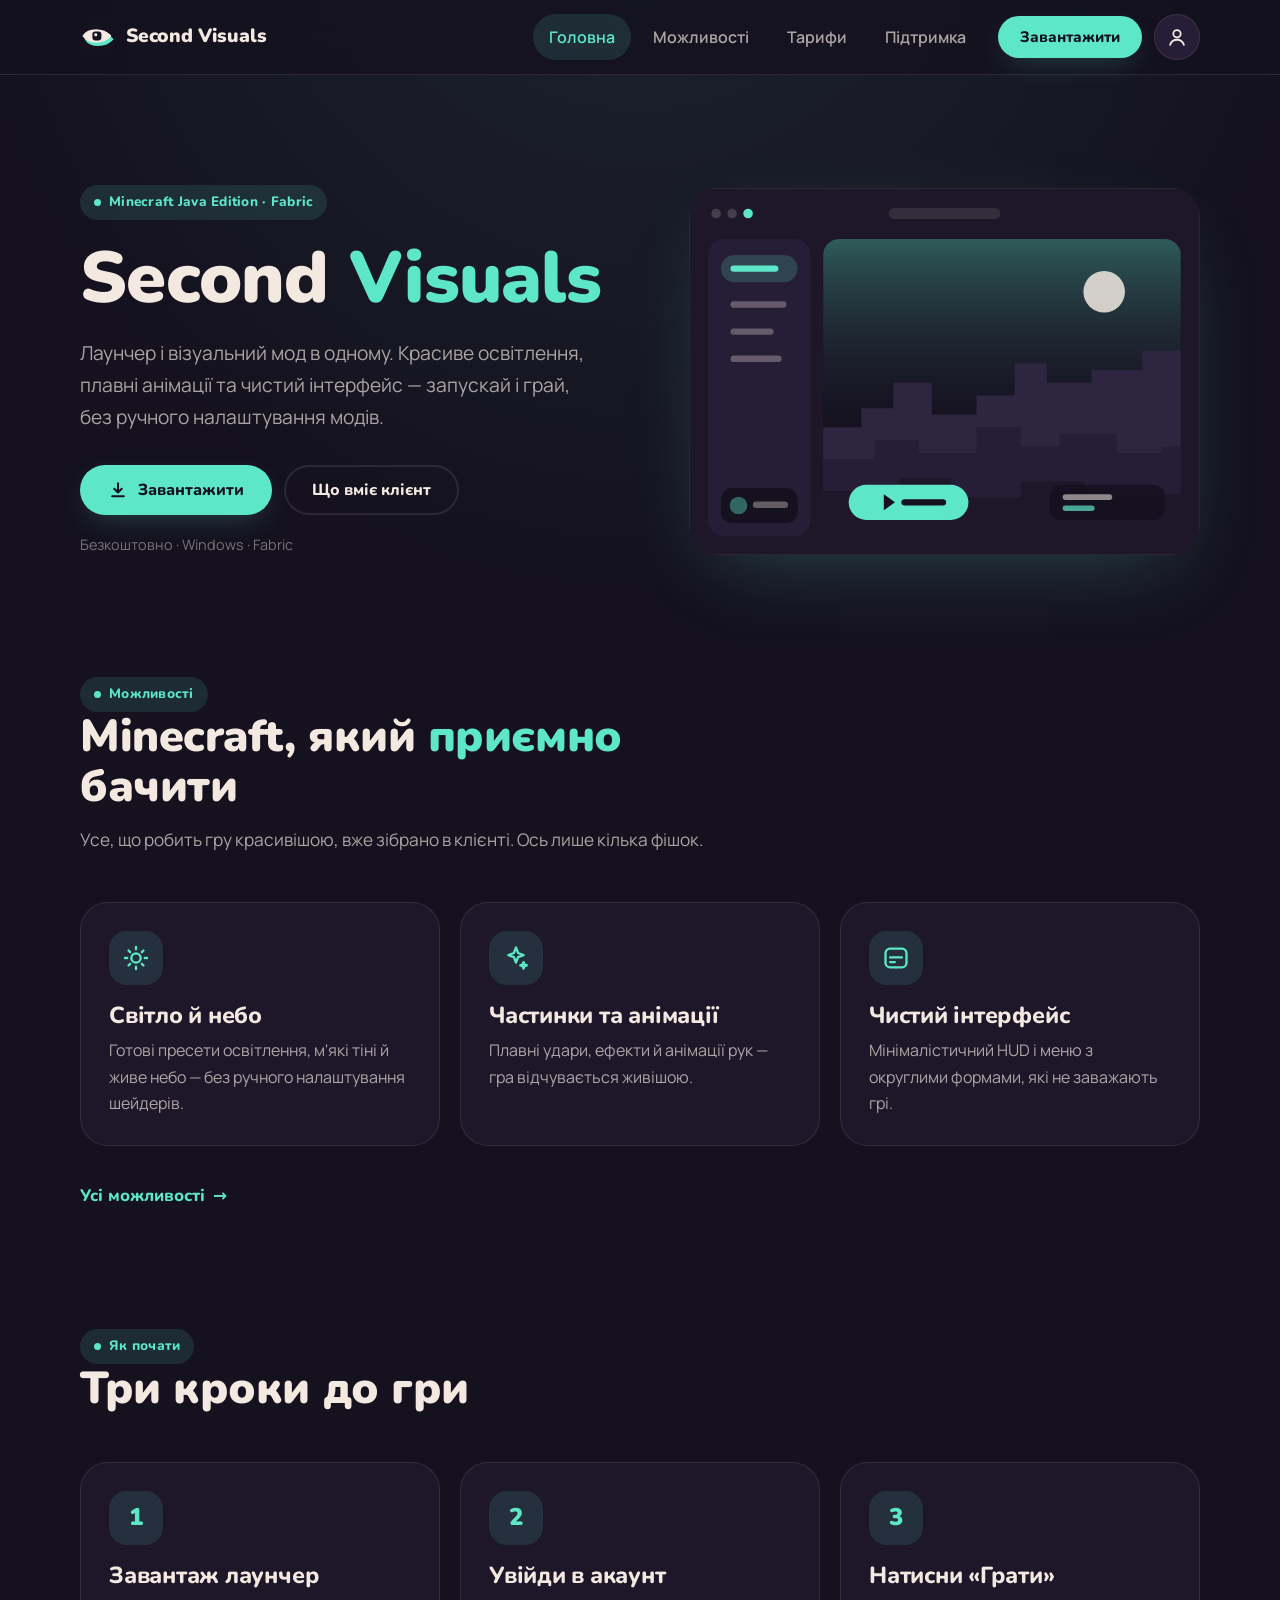
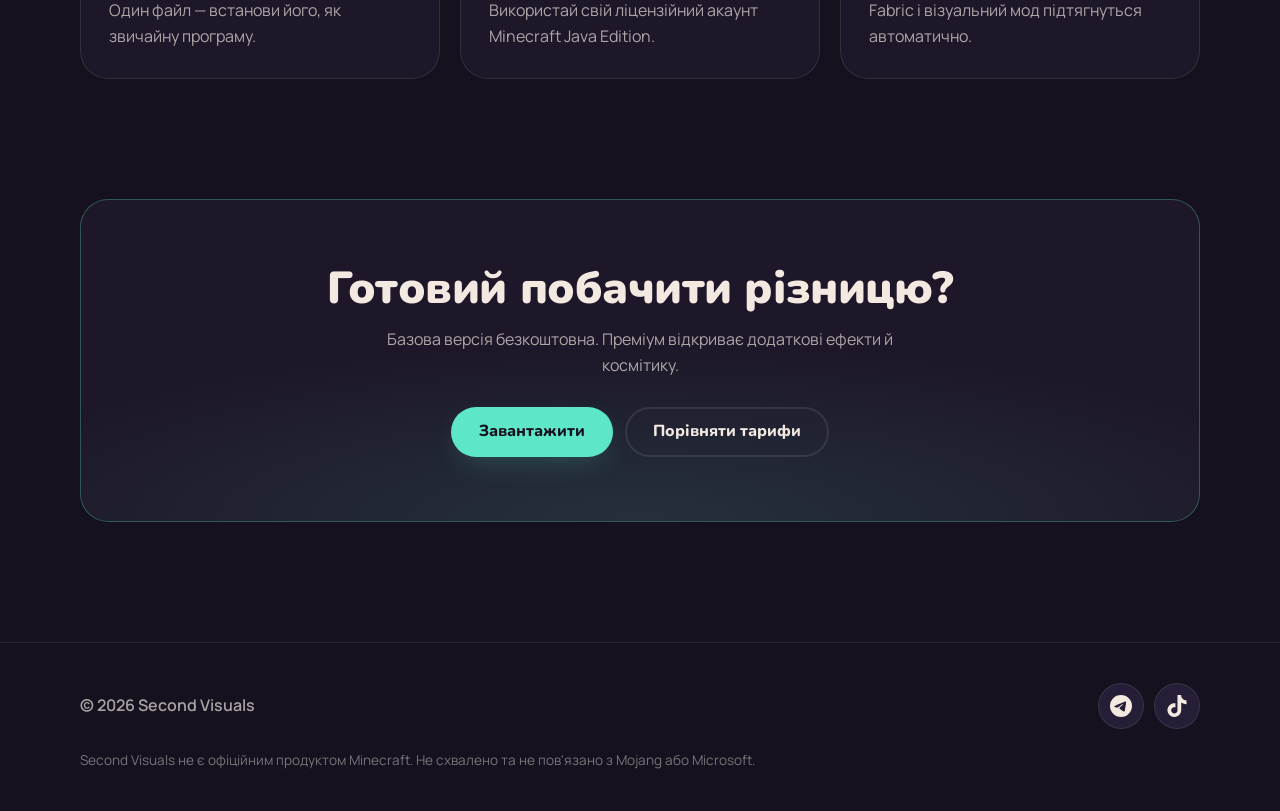
==== commit 814da5ef: "Сайт: акаунт, нові тарифи і логотип Co-Authored-By: Claude Opus 5.5 <noreply@anthropic.com>" ====
--- a/index.html
+++ b/index.html
@@ -6,7 +6,7 @@
   <title>Second Visuals — візуальний клієнт для Minecraft Java Edition</title>
   <meta name="description" content="Second Visuals — лаунчер і візуальний Fabric-мод для Minecraft Java Edition: шейдери, частинки, плавні анімації та новий інтерфейс.">
   <meta name="theme-color" content="#15111F">
-  <link rel="icon" href="assets/icons/logo.svg" type="image/svg+xml">
+  <link rel="icon" href="assets/logo/logo-1.svg" type="image/svg+xml">
 
   <!-- Шрифти з Google Fonts: Nunito (заголовки) і Manrope (текст) -->
   <link rel="preconnect" href="https://fonts.googleapis.com">
@@ -25,7 +25,7 @@
   <header class="site-header">
     <div class="container site-header__inner">
       <a class="logo" href="index.html">
-        <img src="assets/icons/logo.svg" alt="" width="36" height="36">
+        <img src="assets/logo/logo-1.svg" alt="" width="36" height="36">
         Second Visuals
       </a>
 
@@ -47,6 +47,12 @@
           <li class="nav__cta"><a class="btn btn--primary btn--sm" href="#">Завантажити</a></li>
         </ul>
       </nav>
+
+      <!-- Кнопка акаунта: відкриває вікно «Вхід / Реєстрація» (логіка в js/auth.js) -->
+      <button class="account-btn" type="button" data-auth-open aria-haspopup="dialog" aria-label="Вхід / Реєстрація">
+        <svg viewBox="0 0 24 24" fill="none" stroke="currentColor" stroke-width="2" stroke-linecap="round" stroke-linejoin="round" aria-hidden="true"><circle cx="12" cy="8.5" r="4"/><path d="M4.5 20.5c1.2-3.6 4-5.5 7.5-5.5s6.3 1.9 7.5 5.5"/></svg>
+        <span class="account-btn__letter"></span>
+      </button>
     </div>
   </header>
 
@@ -178,6 +184,9 @@
     </div>
   </footer>
 
+  <!-- Налаштування (Google Client ID) і вхід в акаунт — на всіх сторінках -->
+  <script src="js/config.js"></script>
+  <script src="js/auth.js"></script>
   <script src="js/main.js"></script>
 </body>
 </html>
--- a/css/layout.css
+++ b/css/layout.css
@@ -57,8 +57,24 @@
 .site-header__inner {
   display: flex;
   align-items: center;
-  justify-content: space-between;
-  gap: 24px;
+  gap: 12px;
+}
+
+/* Порядок у шапці: логотип → меню → кнопка акаунта → бургер (на телефоні) */
+.site-header__inner .logo {
+  margin-right: auto;
+}
+
+.site-header__inner .nav {
+  order: 1;
+}
+
+.site-header__inner .account-btn {
+  order: 2;
+}
+
+.site-header__inner .nav-toggle {
+  order: 3;
 }
 
 /* Логотип: значок + назва */
--- a/css/components.css
+++ b/css/components.css
@@ -216,57 +216,49 @@
     center / 20px no-repeat;
 }
 
-/* =========================================================
-   ПЕРЕМИКАЧ "Місяць / Рік" (сторінка тарифів)
-   ========================================================= */
-.billing-toggle {
-  display: inline-flex;
-  padding: 6px;
-  margin-bottom: 40px;
-  border-radius: var(--radius-full);
-  background: var(--color-surface);
-  border: 1px solid var(--color-border);
-}
-
-.billing-toggle__btn {
-  padding: 10px 22px;
-  border-radius: var(--radius-full);
-  color: var(--color-text-muted);
-  font-family: var(--font-heading);
-  font-weight: 800;
-  transition: background-color var(--transition), color var(--transition);
-}
-
-.billing-toggle__btn[aria-pressed="true"] {
-  background: var(--color-accent);
-  color: var(--color-on-accent);
-}
-
-/* Дрібна мітка "-20%" усередині кнопки */
-.billing-toggle__save {
-  font-size: 0.8em;
-  opacity: 0.8;
-}
-
 .pricing-center {
   text-align: center;
 }
 
+/* Рядок «Слідкуй за новинами в Telegram і TikTok» під тарифами */
+.pricing-news {
+  margin-top: 36px;
+  font-size: 1.05rem;
+  font-weight: 600;
+}
+
+.pricing-news a {
+  font-weight: 800;
+  text-decoration: underline;
+  text-underline-offset: 3px;
+}
+
+.pricing-news + .more-link {
+  margin-top: 12px;
+}
+
 /* =========================================================
    КАРТКИ ТАРИФІВ
    ========================================================= */
 .pricing-grid {
   display: grid;
-  grid-template-columns: repeat(2, 1fr);
+  grid-template-columns: repeat(3, 1fr); /* три тарифи в ряд */
   gap: 24px;
-  max-width: 900px;
+  max-width: 1100px;
+  padding-top: 16px; /* місце для позначки над карткою */
   margin-inline: auto;
   text-align: left;
 }
 
-@media (max-width: 760px) {
+/* На планшеті й телефоні — один тариф під одним */
+@media (max-width: 980px) {
   .pricing-grid {
     grid-template-columns: 1fr;
+    max-width: 480px;
+  }
+
+  .plan + .plan {
+    margin-top: 8px;
   }
 }
 
@@ -291,13 +283,14 @@
   position: absolute;
   top: -14px;
   right: 28px;
-  padding: 5px 14px;
+  padding: 7px 16px;
   border-radius: var(--radius-full);
   background: var(--color-accent);
   color: var(--color-on-accent);
   font-family: var(--font-heading);
-  font-weight: 800;
-  font-size: 0.8rem;
+  font-weight: 900;
+  font-size: 0.95rem;
+  box-shadow: 0 8px 24px -8px var(--color-accent-glow);
 }
 
 .plan__name {
@@ -337,14 +330,14 @@
 .plan .check-list {
   margin-block: 28px 32px;
   flex: 1; /* список розтягується, щоб кнопки були на одному рівні */
-}
-
-/* Підказка під неактивною кнопкою оплати */
-.plan__hint {
-  margin-top: 12px;
-  font-size: 0.88rem;
-  text-align: center;
-  color: var(--color-text-faint);
+  align-content: start; /* а пункти лишаються зверху, без великих проміжків */
+}
+
+/* На компі опис тарифу однакової висоти — щоб ціни стояли на одному рівні */
+@media (min-width: 981px) {
+  .plan__desc {
+    min-height: 3.3em;
+  }
 }
 
 /* =========================================================
@@ -691,3 +684,186 @@
     grid-template-columns: 1fr;
   }
 }
+
+/* =========================================================
+   КНОПКА АКАУНТА В МЕНЮ (відкриває вікно входу, див. js/auth.js)
+   ========================================================= */
+.account-btn {
+  display: grid;
+  place-items: center;
+  flex-shrink: 0;
+  width: 46px;
+  height: 46px;
+  border-radius: 50%;
+  background: var(--color-surface-2);
+  border: 1px solid var(--color-border);
+  color: var(--color-text);
+  transition: border-color var(--transition), color var(--transition);
+}
+
+.account-btn:hover {
+  border-color: var(--color-accent);
+  color: var(--color-accent);
+}
+
+.account-btn svg {
+  width: 22px;
+  height: 22px;
+}
+
+/* Перша літера імені — видно тільки, коли увійшли */
+.account-btn__letter {
+  display: none;
+  font-family: var(--font-heading);
+  font-weight: 900;
+  font-size: 1.1rem;
+}
+
+.account-btn.is-signed-in {
+  background: var(--color-accent);
+  color: var(--color-on-accent);
+  border-color: var(--color-accent);
+}
+
+.account-btn.is-signed-in svg {
+  display: none;
+}
+
+.account-btn.is-signed-in .account-btn__letter {
+  display: block;
+}
+
+/* =========================================================
+   ВІКНО «ВХІД / РЕЄСТРАЦІЯ» (<dialog>, створюється в js/auth.js)
+   ========================================================= */
+.auth-dialog {
+  width: min(440px, calc(100% - 32px));
+  margin: auto;
+  padding: 36px 28px 28px;
+  background: var(--color-surface);
+  color: var(--color-text);
+  border: 1px solid var(--color-border);
+  border-radius: var(--radius-lg);
+  box-shadow: 0 40px 100px -30px rgba(0, 0, 0, 0.8);
+}
+
+/* Затемнений фон за вікном */
+.auth-dialog::backdrop {
+  background: rgba(21, 17, 31, 0.72);
+  backdrop-filter: blur(6px);
+  -webkit-backdrop-filter: blur(6px);
+}
+
+.auth-dialog[open] {
+  animation: dialog-in 0.2s ease;
+}
+
+@keyframes dialog-in {
+  from {
+    opacity: 0;
+    transform: translateY(12px) scale(0.98);
+  }
+}
+
+/* Кнопка-хрестик у кутку */
+.auth-dialog__close {
+  position: absolute;
+  top: 14px;
+  right: 14px;
+  display: grid;
+  place-items: center;
+  width: 40px;
+  height: 40px;
+  border-radius: 50%;
+  color: var(--color-text-muted);
+  transition: background-color var(--transition), color var(--transition);
+}
+
+.auth-dialog__close:hover {
+  background: var(--color-surface-2);
+  color: var(--color-text);
+}
+
+.auth-dialog__title {
+  font-size: 1.6rem;
+  margin-bottom: 8px;
+  padding-right: 32px;
+}
+
+.auth-dialog__text {
+  margin-bottom: 24px;
+}
+
+.auth-dialog__text strong {
+  color: var(--color-text);
+}
+
+.auth-dialog__msg:empty {
+  display: none;
+}
+
+.auth-dialog__msg {
+  margin-top: 16px;
+  padding: 12px 16px;
+  border-radius: var(--radius-sm);
+  background: var(--color-accent-soft);
+  color: var(--color-text);
+  font-size: 0.92rem;
+  font-weight: 600;
+}
+
+/* Кнопки входу через Google / Microsoft */
+.auth-providers {
+  display: grid;
+  gap: 12px;
+}
+
+.provider-btn {
+  display: flex;
+  align-items: center;
+  gap: 14px;
+  width: 100%;
+  min-height: 54px;
+  padding: 12px 20px;
+  border-radius: var(--radius-full);
+  background: var(--color-surface-2);
+  border: 1px solid var(--color-border);
+  color: var(--color-text);
+  font-weight: 700;
+  text-align: left;
+  transition: border-color var(--transition), transform var(--transition);
+}
+
+.provider-btn:hover:not(:disabled) {
+  border-color: var(--color-accent);
+  transform: translateY(-1px);
+}
+
+.provider-btn img {
+  width: 22px;
+  height: 22px;
+  border-radius: 0;
+}
+
+/* Неактивна кнопка (Microsoft) — сіра */
+.provider-btn:disabled {
+  cursor: not-allowed;
+  color: var(--color-text-faint);
+  background: transparent;
+}
+
+.provider-btn:disabled img {
+  filter: grayscale(1);
+  opacity: 0.45;
+}
+
+/* Мітка «Скоро» */
+.provider-btn__soon {
+  margin-left: auto;
+  padding: 3px 10px;
+  border-radius: var(--radius-full);
+  background: var(--color-surface-2);
+  color: var(--color-text-muted);
+  font-size: 0.78rem;
+  font-weight: 700;
+}
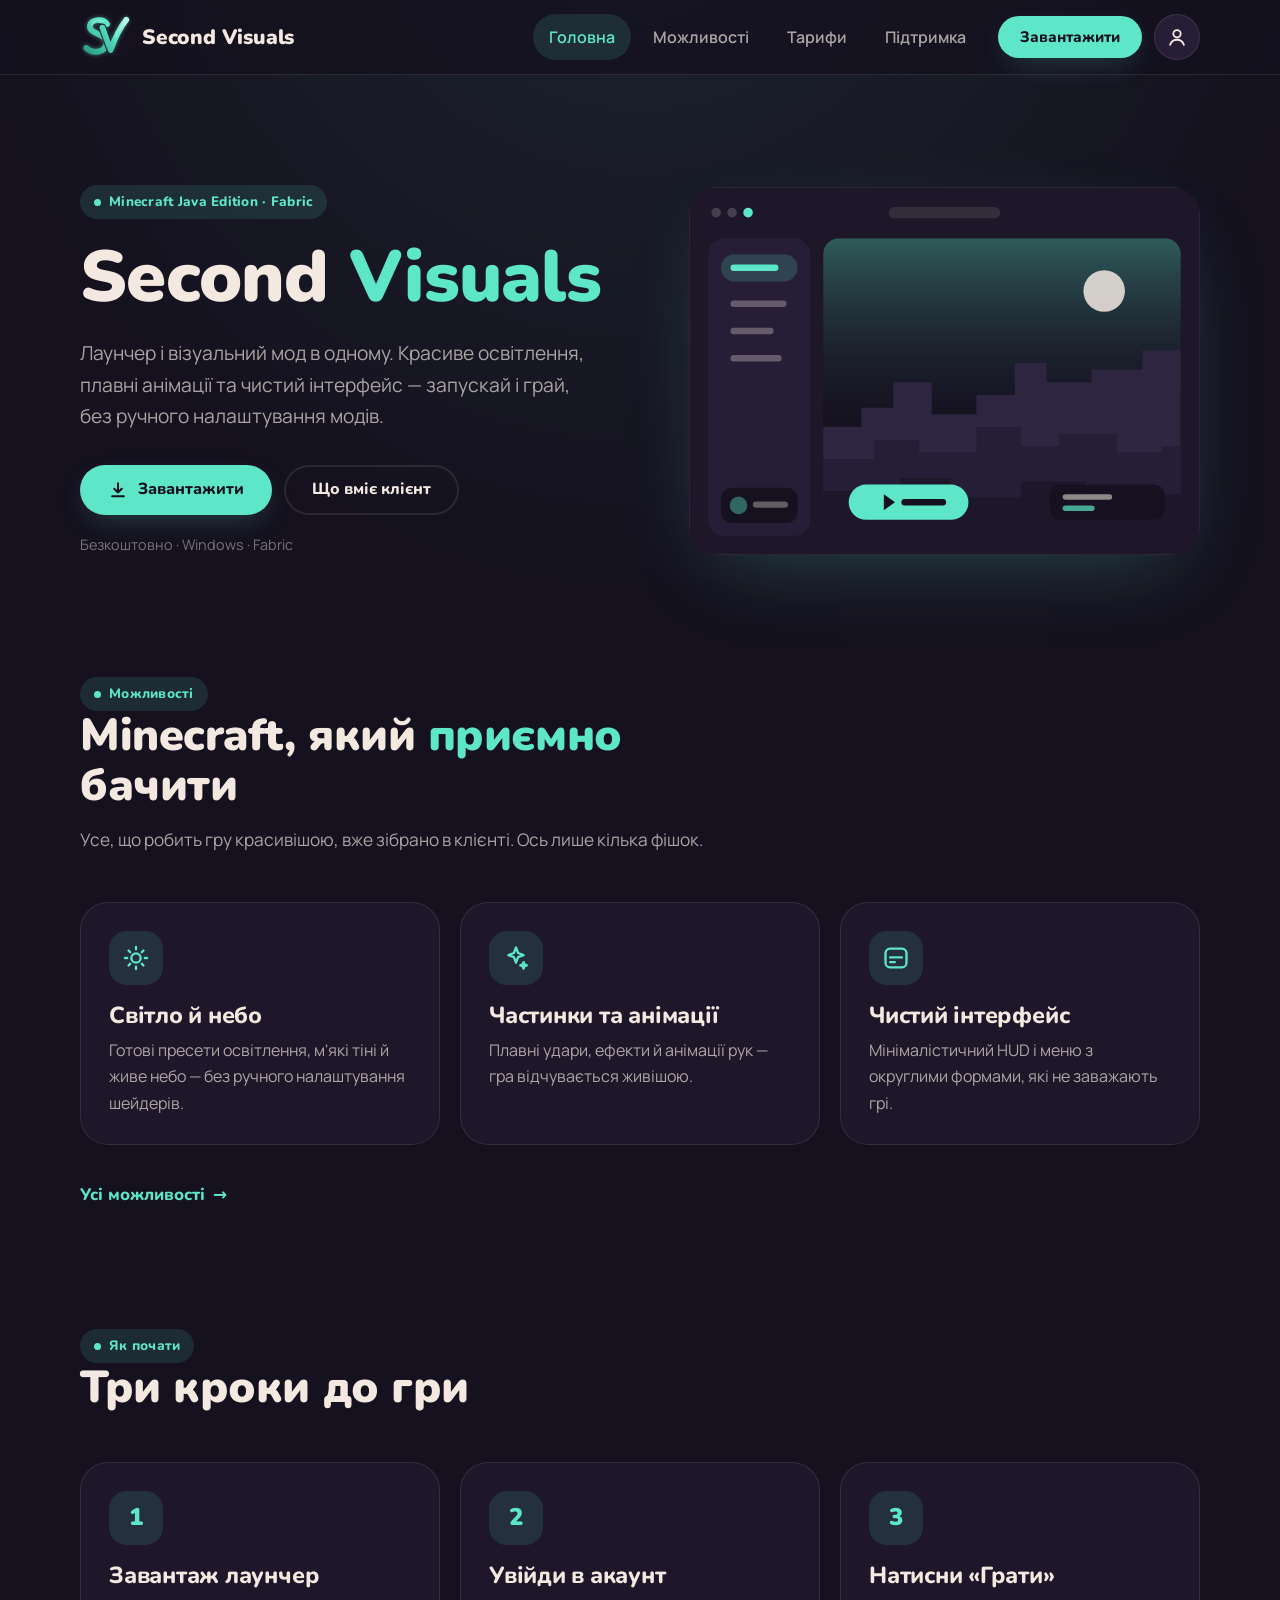
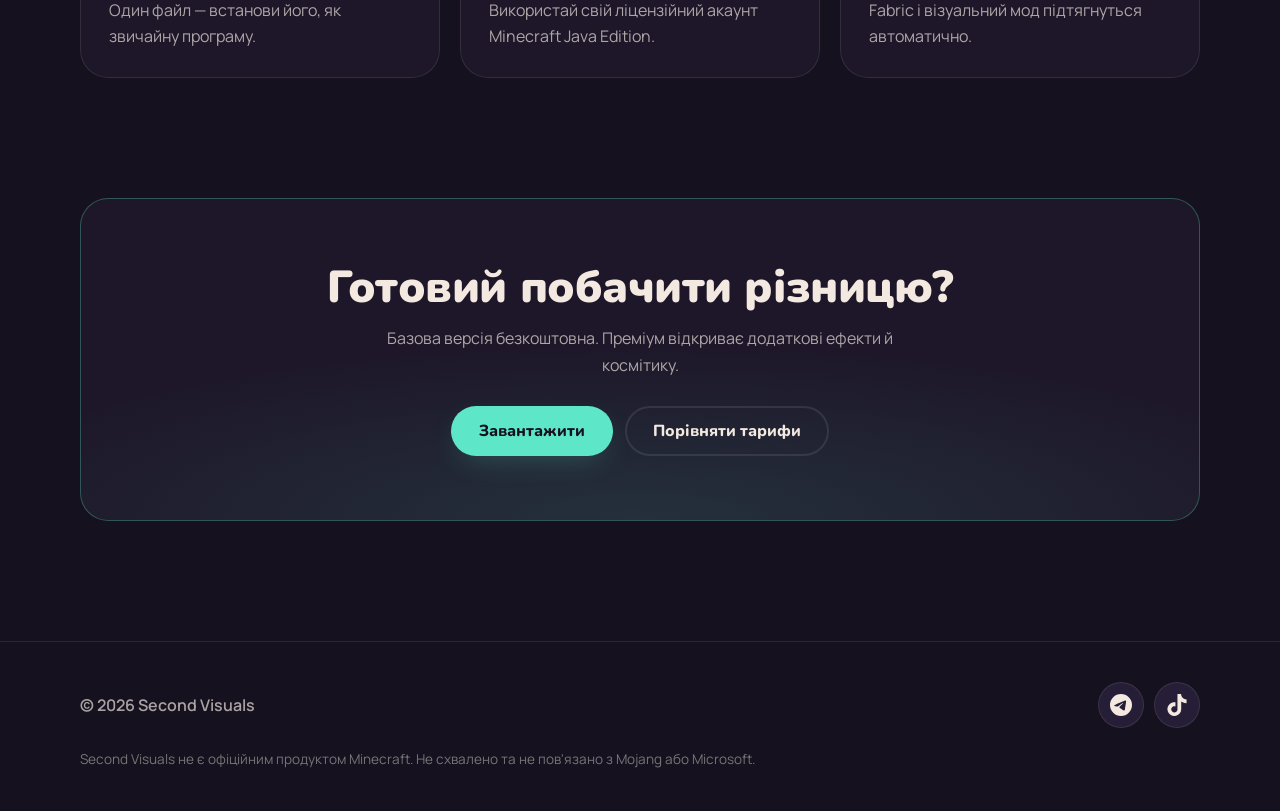
==== commit ce4e2bb7: "Більший логотип і аватар для TikTok Co-Authored-By: Claude Opus 5.5 <noreply@anthropic.com>" ====
--- a/index.html
+++ b/index.html
@@ -6,7 +6,7 @@
   <title>Second Visuals — візуальний клієнт для Minecraft Java Edition</title>
   <meta name="description" content="Second Visuals — лаунчер і візуальний Fabric-мод для Minecraft Java Edition: шейдери, частинки, плавні анімації та новий інтерфейс.">
   <meta name="theme-color" content="#15111F">
-  <link rel="icon" href="assets/logo/logo-1.svg" type="image/svg+xml">
+  <link rel="icon" href="assets/logo/logo-4.svg" type="image/svg+xml">
 
   <!-- Шрифти з Google Fonts: Nunito (заголовки) і Manrope (текст) -->
   <link rel="preconnect" href="https://fonts.googleapis.com">
@@ -24,9 +24,9 @@
   <!-- ===================== ВЕРХНЄ МЕНЮ (однакове на всіх сторінках) ===================== -->
   <header class="site-header">
     <div class="container site-header__inner">
-      <a class="logo" href="index.html">
-        <img src="assets/logo/logo-1.svg" alt="" width="36" height="36">
-        Second Visuals
+      <a class="logo" href="index.html" aria-label="Second Visuals — на головну">
+        <img src="assets/logo/logo-4.svg" alt="" width="52" height="52">
+        <span class="logo__text">Second Visuals</span>
       </a>
 
       <!-- Кнопка меню для телефона (три смужки) -->
--- a/css/layout.css
+++ b/css/layout.css
@@ -46,7 +46,7 @@
   position: sticky;
   top: 0;
   z-index: 50;
-  padding-block: 14px;
+  padding-block: 11px; /* менший відступ, щоб більший логотип не робив меню вищим */
   /* Напівпрозорий фон з розмиттям — меню "пливе" над сторінкою */
   background: rgba(21, 17, 31, 0.78);
   backdrop-filter: blur(14px);
@@ -85,7 +85,7 @@
   color: var(--color-text);
   font-family: var(--font-heading);
   font-weight: 900;
-  font-size: 1.2rem;
+  font-size: 1.3rem;
   letter-spacing: -0.01em;
 }
 
@@ -93,10 +93,31 @@
   opacity: 1;
 }
 
+/* Знак логотипу в меню: 52px на компі, 44px на телефоні.
+   Висота меню від цього не росте — вона й так ~74px через кнопки. */
 .logo img {
-  width: 36px;
-  height: 36px;
+  width: 52px;
+  height: 52px;
   border-radius: var(--radius-sm);
+}
+
+@media (max-width: 820px) {
+  .logo {
+    gap: 8px;
+    font-size: 1.15rem;
+  }
+
+  .logo img {
+    width: 44px;
+    height: 44px;
+  }
+}
+
+/* Дуже вузькі телефони: ховаємо напис біля знака, щоб усе вмістилось */
+@media (max-width: 340px) {
+  .logo__text {
+    display: none;
+  }
 }
 
 /* Список пунктів меню */
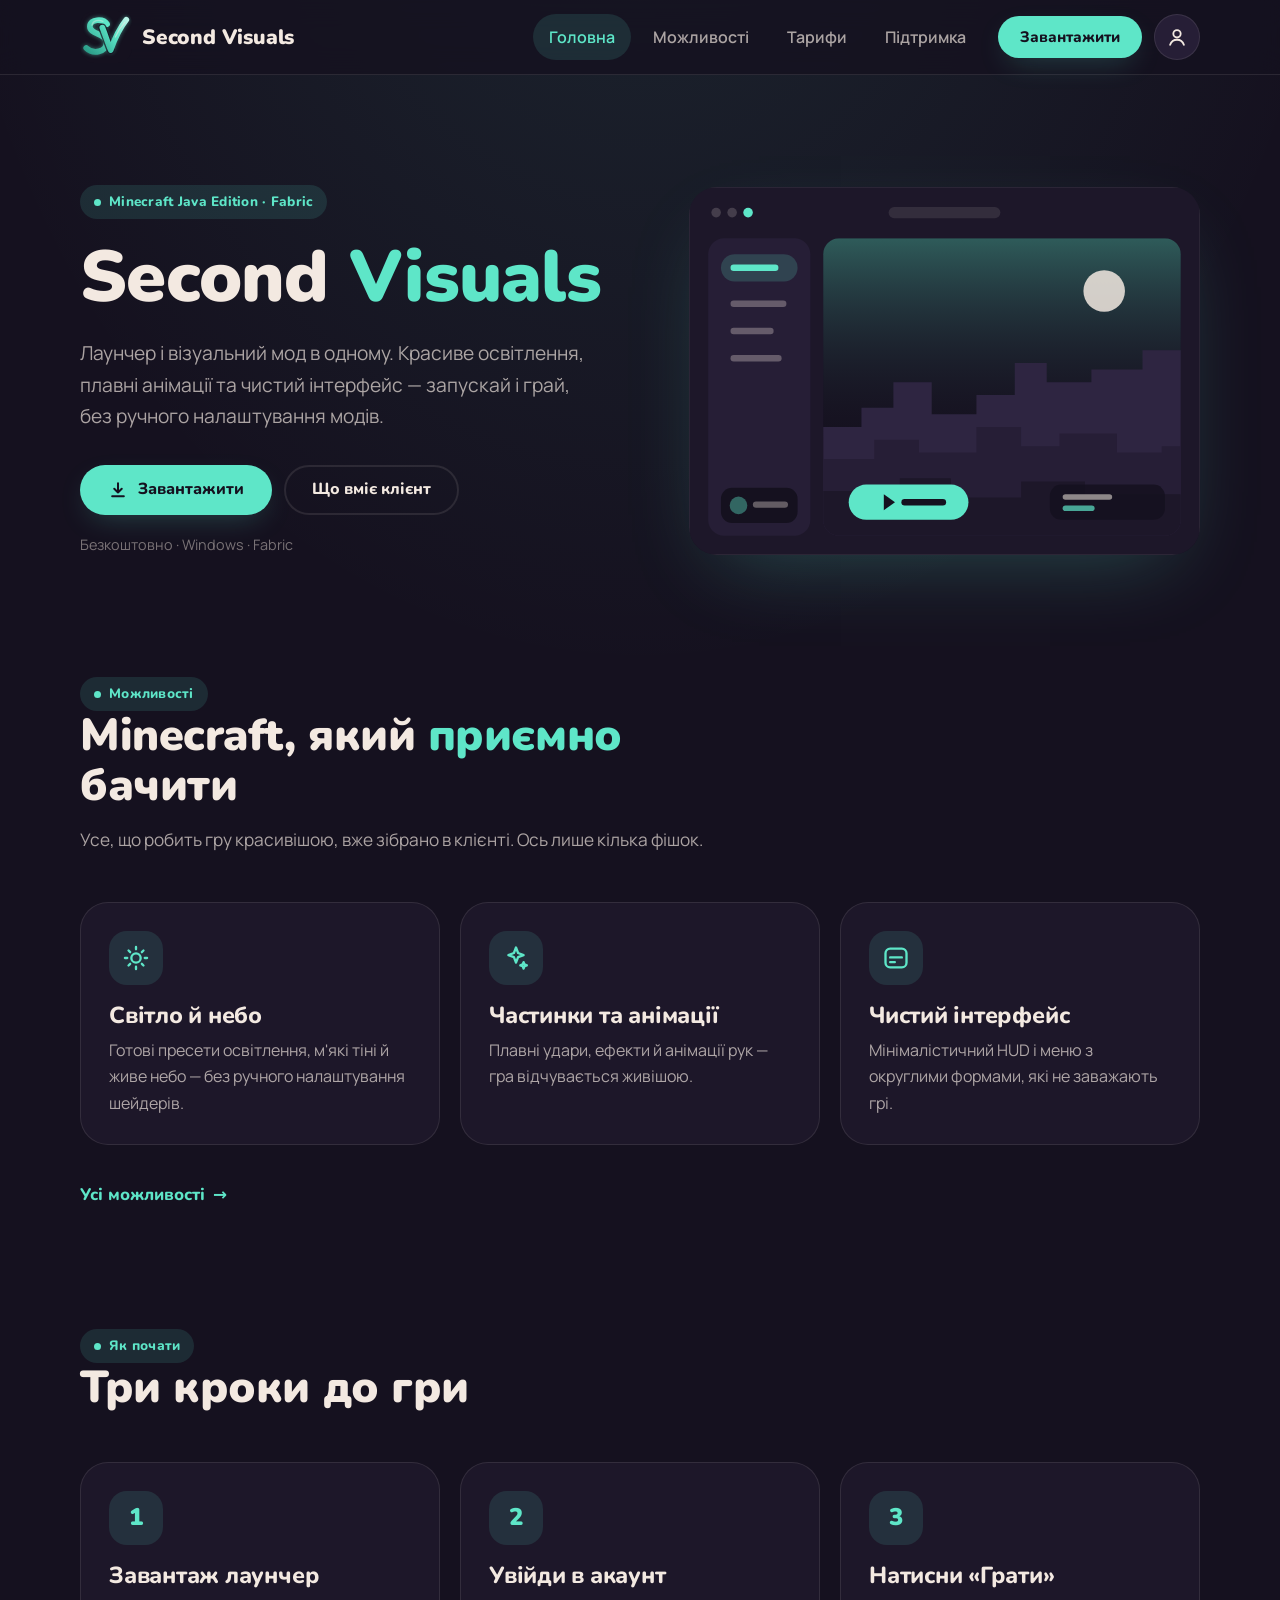
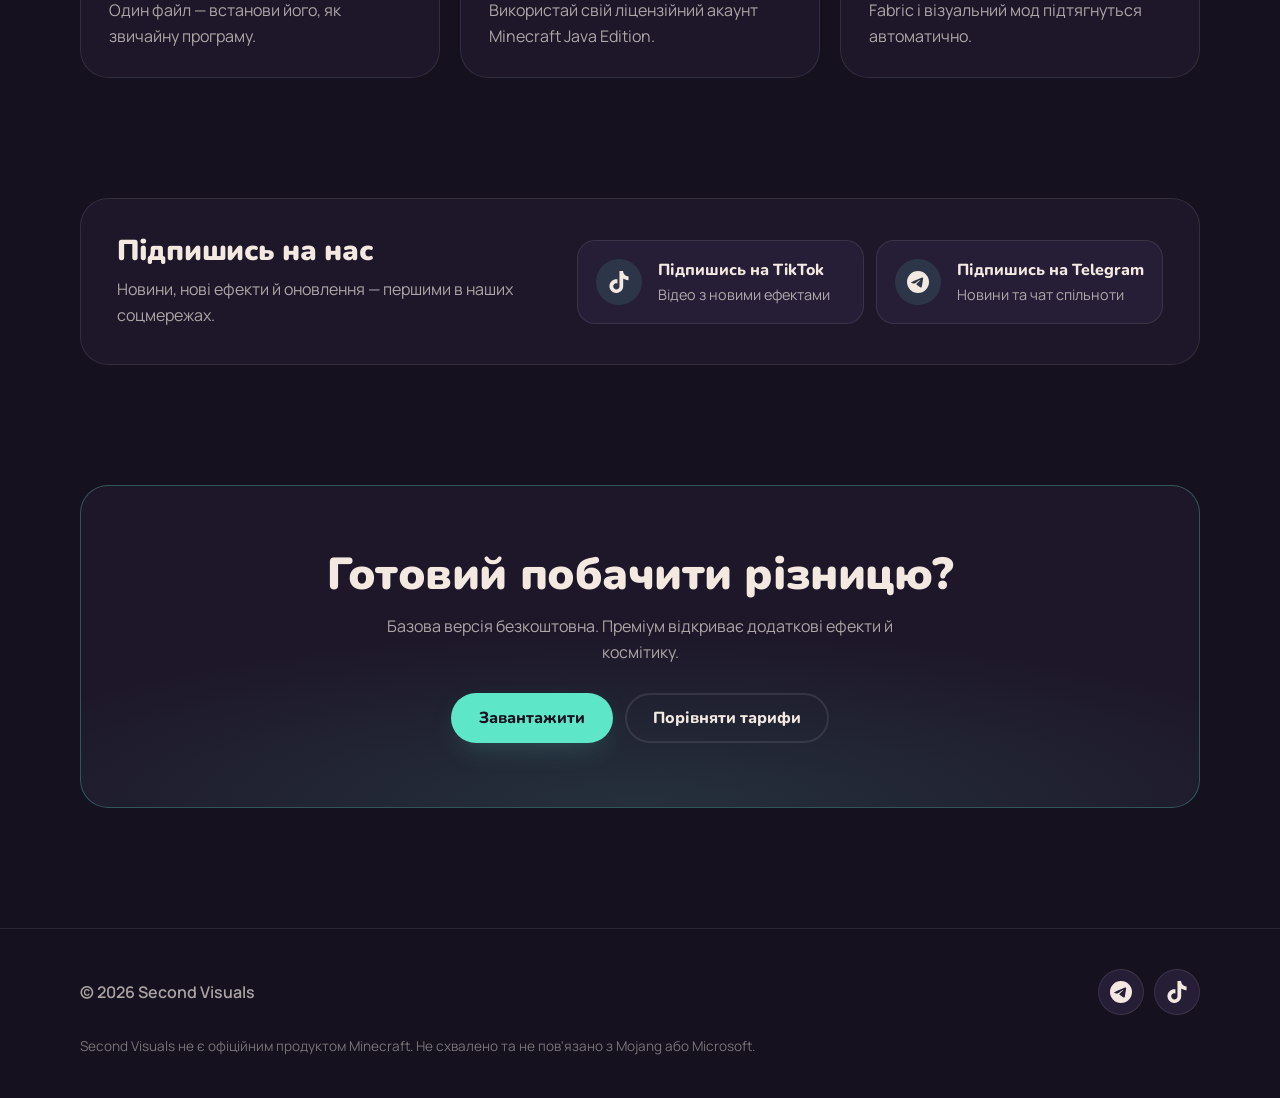
==== commit f9c71be3: "Підключив TikTok і Telegram Co-Authored-By: Claude Opus 5.5 <noreply@anthropic.com>" ====
--- a/index.html
+++ b/index.html
@@ -152,6 +152,34 @@
       </div>
     </section>
 
+    <!-- ===================== ПІДПИШИСЬ НА НАС ===================== -->
+    <section class="section section--tight-top">
+      <div class="container">
+        <div class="panel subscribe">
+          <div class="subscribe__text">
+            <h2>Підпишись на нас</h2>
+            <p>Новини, нові ефекти й оновлення — першими в наших соцмережах.</p>
+          </div>
+          <div class="subscribe__buttons">
+            <a class="contact-btn" href="https://www.tiktok.com/@secondvisuals" target="_blank" rel="noopener">
+              <span class="contact-btn__icon"><img src="assets/icons/tiktok.svg" alt="" width="22" height="22"></span>
+              <span>
+                <span class="contact-btn__title">Підпишись на TikTok</span>
+                <span class="contact-btn__sub">Відео з новими ефектами</span>
+              </span>
+            </a>
+            <a class="contact-btn" href="https://t.me/secondvisuals" target="_blank" rel="noopener">
+              <span class="contact-btn__icon"><img src="assets/icons/telegram.svg" alt="" width="22" height="22"></span>
+              <span>
+                <span class="contact-btn__title">Підпишись на Telegram</span>
+                <span class="contact-btn__sub">Новини та чат спільноти</span>
+              </span>
+            </a>
+          </div>
+        </div>
+      </div>
+    </section>
+
     <!-- ===================== ЗАКЛИК ===================== -->
     <section class="section section--tight-top">
       <div class="container">
@@ -174,11 +202,8 @@
       <!-- Рік оновлюється автоматично в main.js -->
       <p class="site-footer__copy">© <span data-year>2026</span> Second Visuals</p>
       <ul class="socials">
-        <!-- TODO: заміни # на посилання на свій Telegram-канал, наприклад https://t.me/твій_канал
-             і додай target="_blank" rel="noopener", щоб відкривалось у новій вкладці -->
-        <li><a class="social-btn" href="#" aria-label="Telegram"><img src="assets/icons/telegram.svg" alt="" width="22" height="22"></a></li>
-        <!-- TODO: заміни # на посилання на свій TikTok, наприклад https://www.tiktok.com/@твій_нік -->
-        <li><a class="social-btn" href="#" aria-label="TikTok"><img src="assets/icons/tiktok.svg" alt="" width="22" height="22"></a></li>
+        <li><a class="social-btn" href="https://t.me/secondvisuals" target="_blank" rel="noopener" aria-label="Підпишись на Telegram" title="Підпишись на Telegram"><img src="assets/icons/telegram.svg" alt="" width="22" height="22"></a></li>
+        <li><a class="social-btn" href="https://www.tiktok.com/@secondvisuals" target="_blank" rel="noopener" aria-label="Підпишись на TikTok" title="Підпишись на TikTok"><img src="assets/icons/tiktok.svg" alt="" width="22" height="22"></a></li>
       </ul>
       <p class="site-footer__note">Second Visuals не є офіційним продуктом Minecraft. Не схвалено та не пов'язано з Mojang або Microsoft.</p>
     </div>
--- a/css/components.css
+++ b/css/components.css
@@ -867,3 +867,34 @@
   font-size: 0.78rem;
   font-weight: 700;
 }
+
+/* =========================================================
+   БЛОК «ПІДПИШИСЬ НА НАС» (головна сторінка)
+   ========================================================= */
+.subscribe {
+  display: grid;
+  grid-template-columns: 1fr auto;
+  align-items: center;
+  gap: 24px 40px;
+}
+
+.subscribe__text p {
+  margin-bottom: 0;
+  color: var(--color-text-muted);
+}
+
+.subscribe__buttons {
+  display: grid;
+  grid-template-columns: repeat(2, minmax(0, 1fr));
+  gap: 12px;
+}
+
+@media (max-width: 760px) {
+  .subscribe {
+    grid-template-columns: 1fr;
+  }
+
+  .subscribe__buttons {
+    grid-template-columns: 1fr;
+  }
+}
